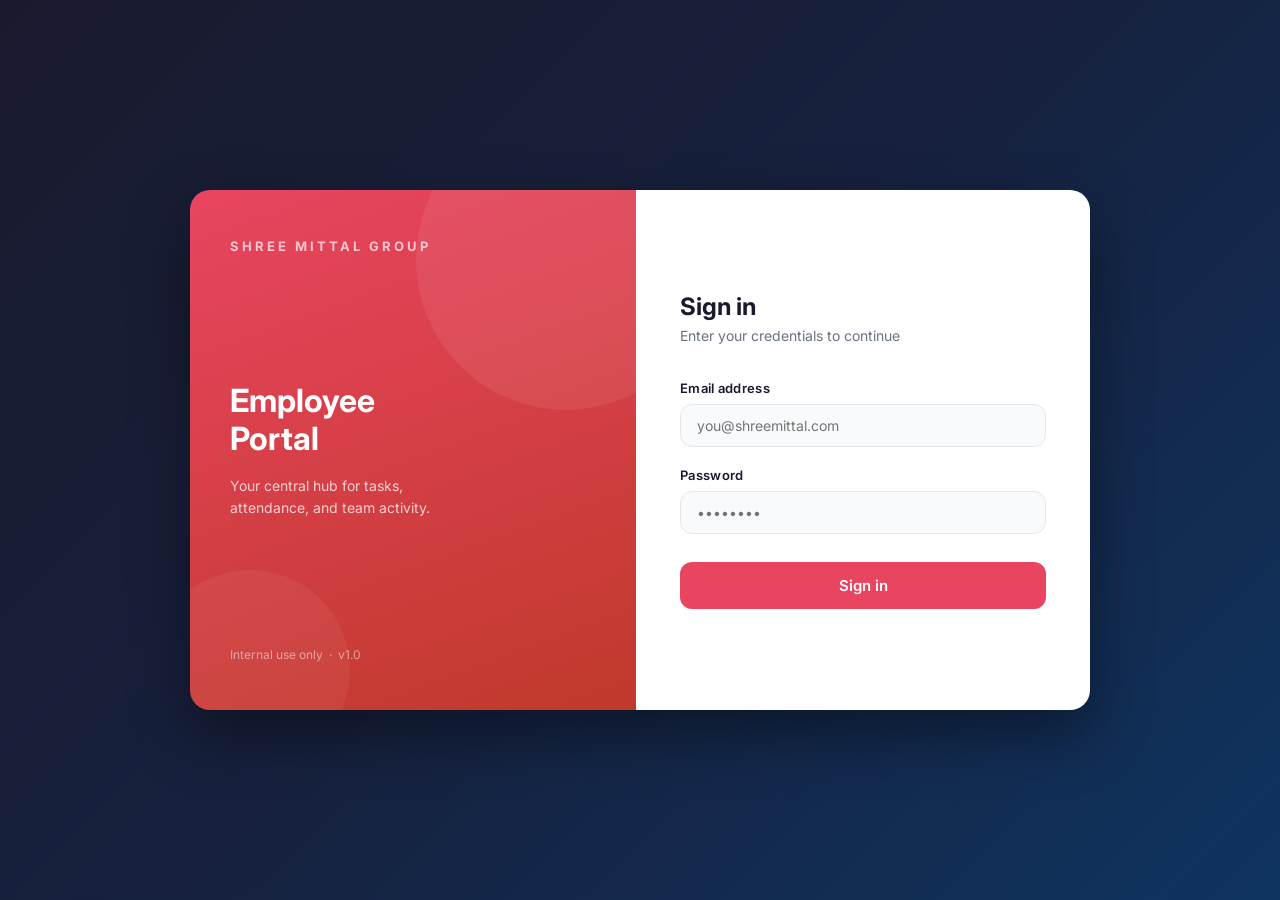
==== index.html @ 7e5bd337 "Add files via upload" ====
<!DOCTYPE html>
<html lang="en">
<head>
  <meta charset="UTF-8">
  <meta name="viewport" content="width=device-width, initial-scale=1.0">
  <title>SMG Employee Portal — Login</title>
  <link rel="stylesheet" href="style.css">
</head>
<body>

<div class="login-page">
  <div class="login-wrap">

    <!-- Left: Branding -->
    <div class="brand-panel">
      <div class="brand-logo">Shree Mittal Group</div>
      <div class="brand-main">
        <h1>Employee<br>Portal</h1>
        <p>Your central hub for tasks,<br>attendance, and team activity.</p>
      </div>
      <div class="brand-footer">Internal use only &nbsp;·&nbsp; v1.0</div>
    </div>

    <!-- Right: Login Form -->
    <div class="form-panel">
      <div class="form-header">
        <h2>Sign in</h2>
        <p>Enter your credentials to continue</p>
      </div>

      <div class="field">
        <label for="email">Email address</label>
        <input type="email" id="email" placeholder="you@shreemittal.com" autocomplete="email">
      </div>

      <div class="field">
        <label for="password">Password</label>
        <input type="password" id="password" placeholder="••••••••" autocomplete="current-password">
      </div>

      <div class="error-msg" id="errorMsg"></div>

      <button class="login-btn" id="loginBtn" onclick="handleLogin()">
        Sign in
      </button>
    </div>

  </div>
</div>

<script>
  const API = 'https://script.google.com/macros/s/AKfycbzuEC8xxdr7xbb8JyJm-bsDZqdgQoE3D99dn74_auRg9xAOasQKbJEPgLcgnGpmLGNHFw/exec';

  // If already logged in, redirect to dashboard
  const savedToken = localStorage.getItem('smg_token');
  if (savedToken) {
    window.location.href = 'dashboard.html';
  }

  document.addEventListener('keydown', function(e) {
    if (e.key === 'Enter') handleLogin();
  });

  function handleLogin() {
    const email    = document.getElementById('email').value.trim();
    const password = document.getElementById('password').value.trim();
    const btn      = document.getElementById('loginBtn');
    const errorDiv = document.getElementById('errorMsg');

    errorDiv.classList.remove('show');
    document.getElementById('email').classList.remove('error');
    document.getElementById('password').classList.remove('error');

    if (!email) {
      document.getElementById('email').classList.add('error');
      showError('Please enter your email address.');
      return;
    }
    if (!password) {
      document.getElementById('password').classList.add('error');
      showError('Please enter your password.');
      return;
    }

    btn.disabled = true;
    btn.innerHTML = '<span class="spinner-inline"></span>Signing in…';

    const url = `${API}?action=login&email=${encodeURIComponent(email)}&password=${encodeURIComponent(password)}`;

    fetch(url)
      .then(res => res.json())
      .then(result => {
        if (result.success) {
          // Store session in localStorage
          localStorage.setItem('smg_token',       result.token);
          localStorage.setItem('smg_name',        result.userName);
          localStorage.setItem('smg_role',        result.role);
          localStorage.setItem('smg_email',       result.email);
          localStorage.setItem('smg_designation', result.designation);
          window.location.href = 'dashboard.html';
        } else {
          showError(result.error || 'Login failed. Please try again.');
          btn.disabled = false;
          btn.innerHTML = 'Sign in';
        }
      })
      .catch(err => {
        showError('Connection error. Please try again.');
        btn.disabled = false;
        btn.innerHTML = 'Sign in';
        console.error(err);
      });
  }

  function showError(msg) {
    const errorDiv = document.getElementById('errorMsg');
    errorDiv.textContent = msg;
    errorDiv.classList.add('show');
  }
</script>

</body>
</html>
---- style.css ----
@import url('https://fonts.googleapis.com/css2?family=Inter:wght@300;400;500;600;700&display=swap');

*, *::before, *::after { box-sizing: border-box; margin: 0; padding: 0; }

:root {
  --sidebar-w:   240px;
  --brand:       #1a1a2e;
  --brand-mid:   #16213e;
  --accent:      #e94560;
  --accent-soft: rgba(233,69,96,0.12);
  --surface:     #ffffff;
  --bg:          #f4f6f9;
  --text:        #1a1a2e;
  --text-soft:   #6b7280;
  --border:      #e5e7eb;
  --radius:      12px;
  --card-shadow: 0 2px 12px rgba(0,0,0,0.06);
}

body {
  font-family: 'Inter', sans-serif;
  background: var(--bg);
  color: var(--text);
  min-height: 100vh;
}

/* ── LOGIN PAGE ── */
.login-page {
  display: flex;
  align-items: center;
  justify-content: center;
  min-height: 100vh;
  background: linear-gradient(135deg, var(--brand) 0%, var(--brand-mid) 50%, #0f3460 100%);
  padding: 20px;
}

.login-wrap {
  display: flex;
  width: 100%;
  max-width: 900px;
  min-height: 520px;
  border-radius: 20px;
  overflow: hidden;
  box-shadow: 0 25px 60px rgba(0,0,0,0.4);
}

.brand-panel {
  flex: 1;
  background: linear-gradient(160deg, #e94560 0%, #c0392b 100%);
  padding: 48px 40px;
  display: flex;
  flex-direction: column;
  justify-content: space-between;
  position: relative;
  overflow: hidden;
}

.brand-panel::before {
  content: '';
  position: absolute;
  width: 300px; height: 300px;
  border-radius: 50%;
  background: rgba(255,255,255,0.07);
  top: -80px; right: -80px;
}

.brand-panel::after {
  content: '';
  position: absolute;
  width: 200px; height: 200px;
  border-radius: 50%;
  background: rgba(255,255,255,0.05);
  bottom: -60px; left: -40px;
}

.brand-logo {
  font-size: 13px; font-weight: 700;
  letter-spacing: 3px; text-transform: uppercase;
  color: rgba(255,255,255,0.7);
}

.brand-main { position: relative; z-index: 1; }

.brand-main h1 {
  font-size: 32px; font-weight: 700;
  color: #fff; line-height: 1.2; margin-bottom: 16px;
}

.brand-main p { font-size: 14px; color: rgba(255,255,255,0.75); line-height: 1.6; }
.brand-footer { font-size: 12px; color: rgba(255,255,255,0.5); }

.form-panel {
  flex: 1; background: var(--surface);
  padding: 48px 44px;
  display: flex; flex-direction: column; justify-content: center;
}

.form-header { margin-bottom: 36px; }
.form-header h2 { font-size: 24px; font-weight: 700; color: var(--text); margin-bottom: 6px; }
.form-header p { font-size: 14px; color: var(--text-soft); }

.field { margin-bottom: 20px; }

.field label {
  display: block; font-size: 13px; font-weight: 600;
  color: var(--text); margin-bottom: 8px; letter-spacing: 0.3px;
}

.field input {
  width: 100%; padding: 12px 16px;
  background: #f9fafb; border: 1.5px solid var(--border);
  border-radius: var(--radius); font-size: 14px;
  font-family: 'Inter', sans-serif; color: var(--text);
  transition: border-color 0.2s, box-shadow 0.2s; outline: none;
}

.field input:focus {
  border-color: var(--accent); background: #fff;
  box-shadow: 0 0 0 3px var(--accent-soft);
}

.field input.error {
  border-color: #dc2626;
  box-shadow: 0 0 0 3px rgba(220,38,38,0.1);
}

.error-msg {
  display: none; margin-top: 16px; padding: 12px 16px;
  background: rgba(220,38,38,0.08); border: 1px solid rgba(220,38,38,0.2);
  border-radius: 8px; font-size: 13px; color: #dc2626; font-weight: 500;
}
.error-msg.show { display: block; }

.login-btn {
  width: 100%; padding: 14px;
  background: var(--accent); color: #fff;
  border: none; border-radius: var(--radius);
  font-size: 15px; font-weight: 600;
  font-family: 'Inter', sans-serif; cursor: pointer;
  margin-top: 8px;
  transition: background 0.2s, transform 0.1s, box-shadow 0.2s;
}
.login-btn:hover { background: #c0392b; box-shadow: 0 4px 16px rgba(233,69,96,0.35); }
.login-btn:active { transform: scale(0.98); }
.login-btn:disabled { background: #9ca3af; cursor: not-allowed; }

/* ── DASHBOARD LAYOUT ── */
.dashboard-page { display: flex; min-height: 100vh; }

.sidebar {
  width: var(--sidebar-w);
  background: linear-gradient(180deg, var(--brand) 0%, var(--brand-mid) 100%);
  min-height: 100vh; display: flex; flex-direction: column;
  position: fixed; left: 0; top: 0; bottom: 0; z-index: 100;
}

.sidebar-brand {
  padding: 28px 24px 20px;
  border-bottom: 1px solid rgba(255,255,255,0.07);
}

.sidebar-brand .company {
  font-size: 11px; font-weight: 700;
  letter-spacing: 2.5px; text-transform: uppercase;
  color: rgba(255,255,255,0.45); margin-bottom: 4px;
}

.sidebar-brand .portal-name { font-size: 16px; font-weight: 700; color: #fff; }

.user-card {
  padding: 20px 24px;
  border-bottom: 1px solid rgba(255,255,255,0.07);
}

.user-avatar {
  width: 42px; height: 42px; border-radius: 50%;
  background: var(--accent);
  display: flex; align-items: center; justify-content: center;
  font-size: 16px; font-weight: 700; color: #fff; margin-bottom: 10px;
}

.user-name { font-size: 13px; font-weight: 600; color: #fff; line-height: 1.3; }
.user-designation { font-size: 11px; color: rgba(255,255,255,0.45); margin-top: 2px; }

.nav { flex: 1; padding: 16px 0; }
.nav-section { padding: 0 16px; margin-bottom: 4px; }

.nav-label {
  font-size: 10px; font-weight: 700;
  letter-spacing: 1.5px; text-transform: uppercase;
  color: rgba(255,255,255,0.3); padding: 12px 8px 6px;
}

.nav-item {
  display: flex; align-items: center; gap: 10px;
  padding: 10px 12px; border-radius: 8px;
  cursor: pointer; transition: background 0.15s;
  margin-bottom: 2px;
}

.nav-item:hover { background: rgba(255,255,255,0.07); }

.nav-item.active {
  background: var(--accent);
  box-shadow: 0 4px 12px rgba(233,69,96,0.3);
}

.nav-icon { font-size: 16px; width: 20px; text-align: center; }
.nav-text { font-size: 13px; font-weight: 500; color: rgba(255,255,255,0.75); }
.nav-item.active .nav-text { color: #fff; font-weight: 600; }
.nav-item.disabled { opacity: 0.35; cursor: not-allowed; }

.nav-badge {
  margin-left: auto; background: var(--accent);
  color: #fff; font-size: 10px; font-weight: 700;
  padding: 2px 7px; border-radius: 20px;
  min-width: 20px; text-align: center;
}
.nav-item.active .nav-badge { background: rgba(255,255,255,0.3); }

.sidebar-footer {
  padding: 16px;
  border-top: 1px solid rgba(255,255,255,0.07);
}

.logout-btn {
  display: flex; align-items: center; gap: 10px;
  padding: 10px 12px; border-radius: 8px;
  cursor: pointer; transition: background 0.15s;
  width: 100%; background: none; border: none;
  font-family: 'Inter', sans-serif;
}
.logout-btn:hover { background: rgba(233,69,96,0.15); }
.logout-btn .nav-text { font-size: 13px; font-weight: 500; color: rgba(255,255,255,0.6); }

.main { margin-left: var(--sidebar-w); flex: 1; display: flex; flex-direction: column; }

.topbar {
  background: var(--surface); border-bottom: 1px solid var(--border);
  padding: 16px 32px;
  display: flex; align-items: center; justify-content: space-between;
  position: sticky; top: 0; z-index: 50;
}

.page-title { font-size: 20px; font-weight: 700; color: var(--text); }

.date-badge {
  font-size: 12px; color: var(--text-soft);
  background: var(--bg); padding: 6px 12px;
  border-radius: 20px; border: 1px solid var(--border);
}

.content { padding: 28px 32px; flex: 1; }

.tab-page { display: none; }
.tab-page.active { display: block; }

/* ── SCORECARDS ── */
.scorecard-row {
  display: grid;
  grid-template-columns: repeat(auto-fit, minmax(180px, 1fr));
  gap: 16px; margin-bottom: 28px;
}

.scorecard {
  background: var(--surface); border-radius: var(--radius);
  padding: 20px 22px; box-shadow: var(--card-shadow);
  border-left: 4px solid transparent; transition: transform 0.15s;
}
.scorecard:hover { transform: translateY(-2px); }
.scorecard.red   { border-left-color: #e94560; }
.scorecard.amber { border-left-color: #f59e0b; }
.scorecard.green { border-left-color: #10b981; }
.scorecard.blue  { border-left-color: #3b82f6; }

.sc-label {
  font-size: 11px; font-weight: 600;
  text-transform: uppercase; letter-spacing: 0.8px;
  color: var(--text-soft); margin-bottom: 8px;
}
.sc-value { font-size: 32px; font-weight: 700; color: var(--text); line-height: 1; }
.sc-sub { font-size: 12px; color: var(--text-soft); margin-top: 4px; }

/* ── TABLE ── */
.section-header {
  display: flex; align-items: center;
  justify-content: space-between; margin-bottom: 16px;
}
.section-title { font-size: 15px; font-weight: 700; color: var(--text); }

.refresh-btn {
  display: flex; align-items: center; gap: 6px;
  padding: 7px 14px; background: var(--surface);
  border: 1.5px solid var(--border); border-radius: 8px;
  font-size: 12px; font-weight: 600; color: var(--text-soft);
  cursor: pointer; font-family: 'Inter', sans-serif;
  transition: border-color 0.15s, color 0.15s;
}
.refresh-btn:hover { border-color: var(--accent); color: var(--accent); }

.table-wrap {
  background: var(--surface); border-radius: var(--radius);
  box-shadow: var(--card-shadow); overflow: hidden;
}

table { width: 100%; border-collapse: collapse; }

thead th {
  background: #f8fafc; padding: 13px 16px; text-align: left;
  font-size: 11px; font-weight: 700;
  text-transform: uppercase; letter-spacing: 0.8px;
  color: var(--text-soft); border-bottom: 1px solid var(--border);
}

tbody tr { border-bottom: 1px solid #f1f3f5; transition: background 0.1s; }
tbody tr:last-child { border-bottom: none; }
tbody tr:hover { background: #fafbfc; }

tbody td { padding: 13px 16px; font-size: 13px; color: var(--text); vertical-align: middle; }

.task-id {
  font-family: 'Courier New', monospace; font-size: 12px;
  background: var(--bg); padding: 3px 8px;
  border-radius: 4px; color: var(--text-soft); white-space: nowrap;
}

.task-desc { font-size: 12px; color: var(--text-soft); }
.ref-link { font-size: 12px; color: #3b82f6; text-decoration: none; }
.ref-link:hover { text-decoration: underline; }
.date-col { white-space: nowrap; }

.overdue-badge {
  display: inline-block; font-size: 10px; font-weight: 700;
  background: rgba(233,69,96,0.1); color: var(--accent);
  padding: 2px 7px; border-radius: 4px; margin-left: 6px; vertical-align: middle;
}

.complete-btn {
  display: inline-flex; align-items: center; gap: 6px;
  padding: 7px 14px; background: #10b981; color: #fff;
  border: none; border-radius: 8px;
  font-size: 12px; font-weight: 600;
  font-family: 'Inter', sans-serif; cursor: pointer;
  text-decoration: none; white-space: nowrap;
  transition: background 0.15s, transform 0.1s;
}
.complete-btn:hover { background: #059669; }
.complete-btn:active { transform: scale(0.97); }

/* ── STATES ── */
.empty-state { padding: 60px 20px; text-align: center; }
.empty-icon { font-size: 40px; margin-bottom: 12px; }
.empty-state h3 { font-size: 16px; font-weight: 600; color: var(--text); margin-bottom: 6px; }
.empty-state p { font-size: 13px; color: var(--text-soft); }

.loading-state { padding: 60px 20px; text-align: center; color: var(--text-soft); font-size: 14px; }
.loading-spinner {
  width: 32px; height: 32px;
  border: 3px solid var(--border); border-top-color: var(--accent);
  border-radius: 50%; animation: spin 0.7s linear infinite;
  margin: 0 auto 16px;
}

@keyframes spin { to { transform: rotate(360deg); } }

.spinner-inline {
  display: inline-block; width: 16px; height: 16px;
  border: 2px solid rgba(255,255,255,0.4); border-top-color: #fff;
  border-radius: 50%; animation: spin 0.7s linear infinite;
  vertical-align: middle; margin-right: 8px;
}

@media (max-width: 640px) {
  .brand-panel { display: none; }
  .form-panel { padding: 36px 28px; }
}
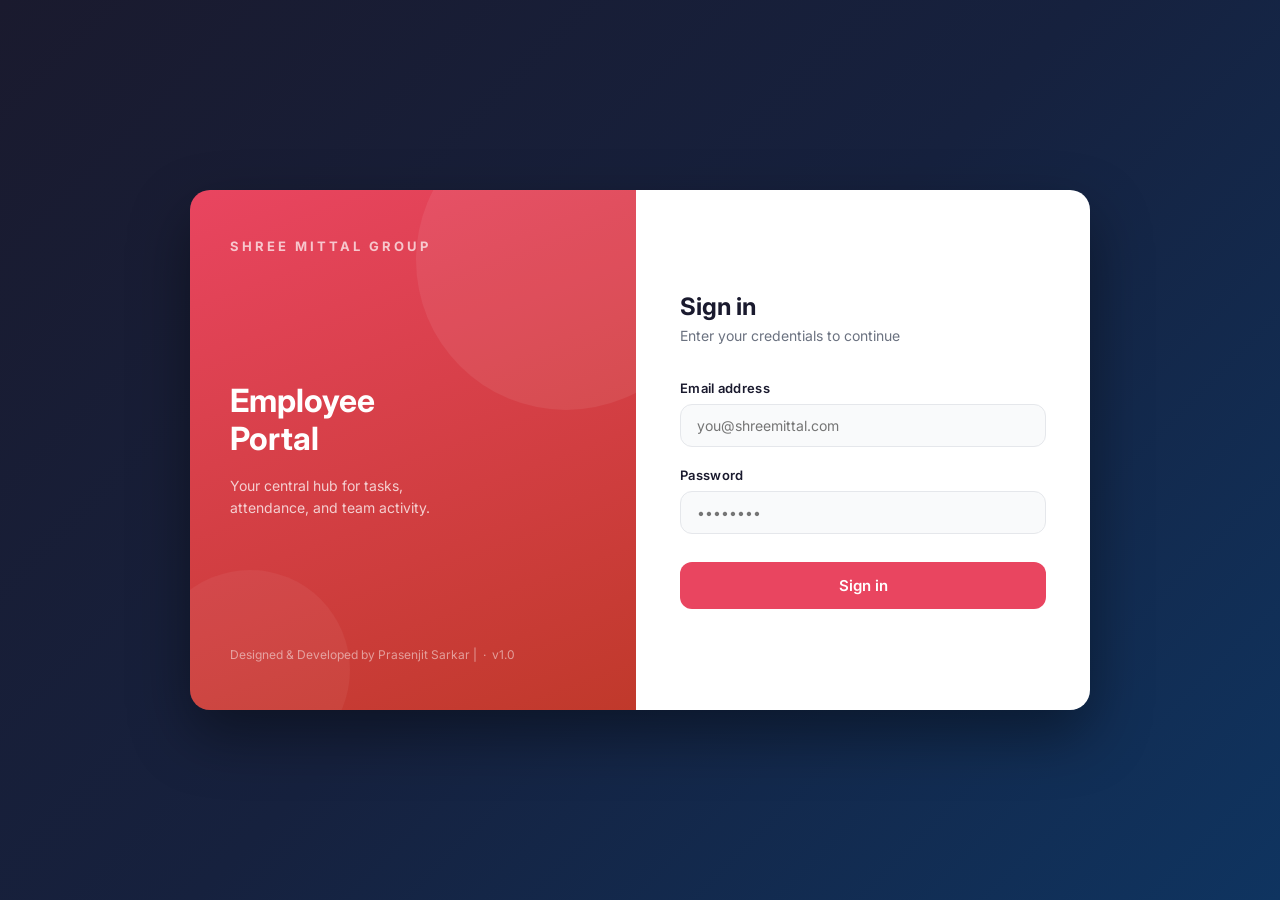
==== commit 162b6e90: "Update footer content with designer credit" ====
--- a/index.html
+++ b/index.html
@@ -18,7 +18,7 @@
         <h1>Employee<br>Portal</h1>
         <p>Your central hub for tasks,<br>attendance, and team activity.</p>
       </div>
-      <div class="brand-footer">Internal use only &nbsp;·&nbsp; v1.0</div>
+      <div class="brand-footer">Designed & Developed by Prasenjit Sarkar | &nbsp;·&nbsp; v1.0</div>
     </div>
 
     <!-- Right: Login Form -->
@@ -85,19 +85,26 @@
     btn.disabled = true;
     btn.innerHTML = '<span class="spinner-inline"></span>Signing in…';
 
-    const url = `${API}?action=login&email=${encodeURIComponent(email)}&password=${encodeURIComponent(password)}`;
 
-    fetch(url)
+    fetch(API, {
+      method: 'POST',
+      body: JSON.stringify({
+        action: 'login',
+        email: email,
+        password: password
+      })
+    })
       .then(res => res.json())
       .then(result => {
         if (result.success) {
           // Store session in localStorage
           localStorage.setItem('smg_token',       result.token);
-          localStorage.setItem('smg_name',        result.userName);
-          localStorage.setItem('smg_role',        result.role);
-          localStorage.setItem('smg_email',       result.email);
-          localStorage.setItem('smg_designation', result.designation);
-          window.location.href = 'dashboard.html';
+localStorage.setItem('smg_name',        result.userName);
+localStorage.setItem('smg_role',        result.role);
+localStorage.setItem('smg_email',       result.email);
+localStorage.setItem('smg_designation', result.designation);
+localStorage.setItem('smg_modules',     JSON.stringify(result.modules || {}));
+window.location.href = 'dashboard.html';
         } else {
           showError(result.error || 'Login failed. Please try again.');
           btn.disabled = false;
--- a/style.css
+++ b/style.css
@@ -374,3 +374,25 @@
   .brand-panel { display: none; }
   .form-panel { padding: 36px 28px; }
 }
+
+/* Delegation task list and history */
+.delegation-actions,.delegation-row-actions {display:flex;gap:8px;align-items:center;flex-wrap:wrap}
+.delegation-add {display:inline-flex;padding:8px 14px;border-radius:8px;background:var(--accent);color:white;text-decoration:none;font-size:12px;font-weight:600}
+.delegation-table {overflow-x:auto}
+.delegation-description {min-width:200px;max-width:390px;white-space:pre-wrap;overflow-wrap:anywhere}
+.delegation-meta {font-size:11px;color:var(--text-soft);margin-top:6px;line-height:1.5;white-space:pre-wrap;overflow-wrap:anywhere}
+.history-overlay {position:fixed;inset:0;background:rgba(15,23,42,.55);z-index:1000;display:flex;align-items:center;justify-content:center;padding:20px}
+.history-overlay[hidden] {display:none}
+.history-dialog {background:white;border-radius:16px;width:100%;max-width:720px;max-height:85vh;overflow:auto;padding:24px;box-shadow:0 20px 60px rgba(0,0,0,.25)}
+.history-header {display:flex;justify-content:space-between;gap:15px;align-items:center;margin-bottom:20px}
+.history-header h2 {font-size:18px}
+.history-task {padding:14px;background:var(--bg);border-radius:8px;white-space:pre-wrap;overflow-wrap:anywhere}
+.history-task p {font-size:12px;color:var(--text-soft);margin-top:8px}
+.history-timeline {list-style:none;margin:20px 0 0 8px;border-left:2px solid var(--border)}
+.history-event {position:relative;padding:0 0 24px 20px}
+.history-event:before {content:'';position:absolute;width:10px;height:10px;left:-6px;top:3px;background:var(--accent);border-radius:50%}
+.history-event-title {display:flex;justify-content:space-between;gap:12px;font-size:13px}
+.history-event-title span {color:var(--text-soft);font-size:12px}
+.history-event p {font-size:13px;margin:9px 0;line-height:1.5;white-space:pre-wrap;overflow-wrap:anywhere}
+.history-empty {padding:20px;color:var(--text-soft);font-size:13px}
+@media(max-width:640px){.delegation-header{align-items:flex-start;gap:12px;flex-direction:column}.history-dialog{padding:18px}.history-event-title{flex-direction:column;gap:4px}}
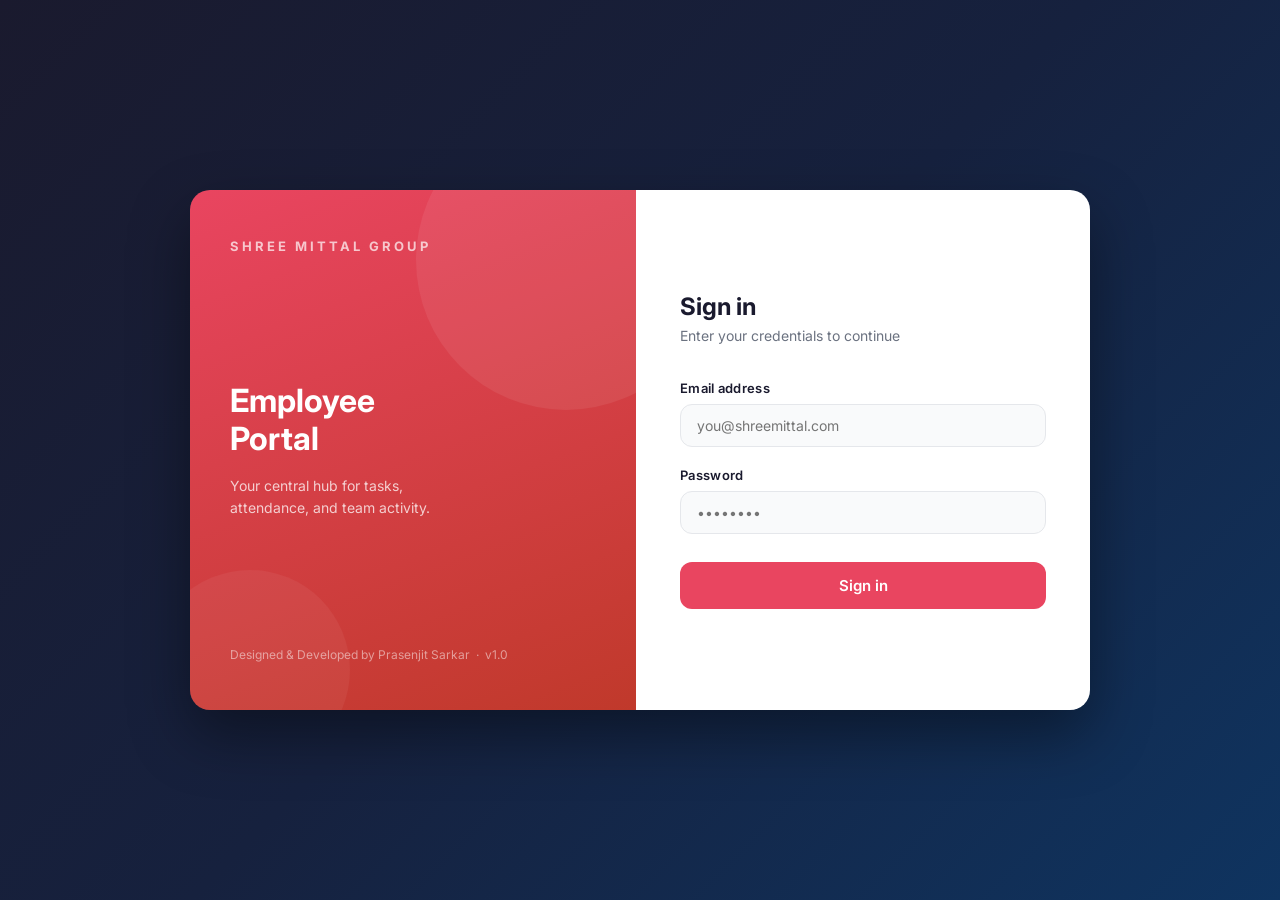
==== commit fcde27b1: "Update index.html" ====
--- a/index.html
+++ b/index.html
@@ -18,7 +18,7 @@
         <h1>Employee<br>Portal</h1>
         <p>Your central hub for tasks,<br>attendance, and team activity.</p>
       </div>
-      <div class="brand-footer">Designed & Developed by Prasenjit Sarkar | &nbsp;·&nbsp; v1.0</div>
+      <div class="brand-footer">Designed & Developed by Prasenjit Sarkar &nbsp;·&nbsp; v1.0</div>
     </div>
 
     <!-- Right: Login Form -->
